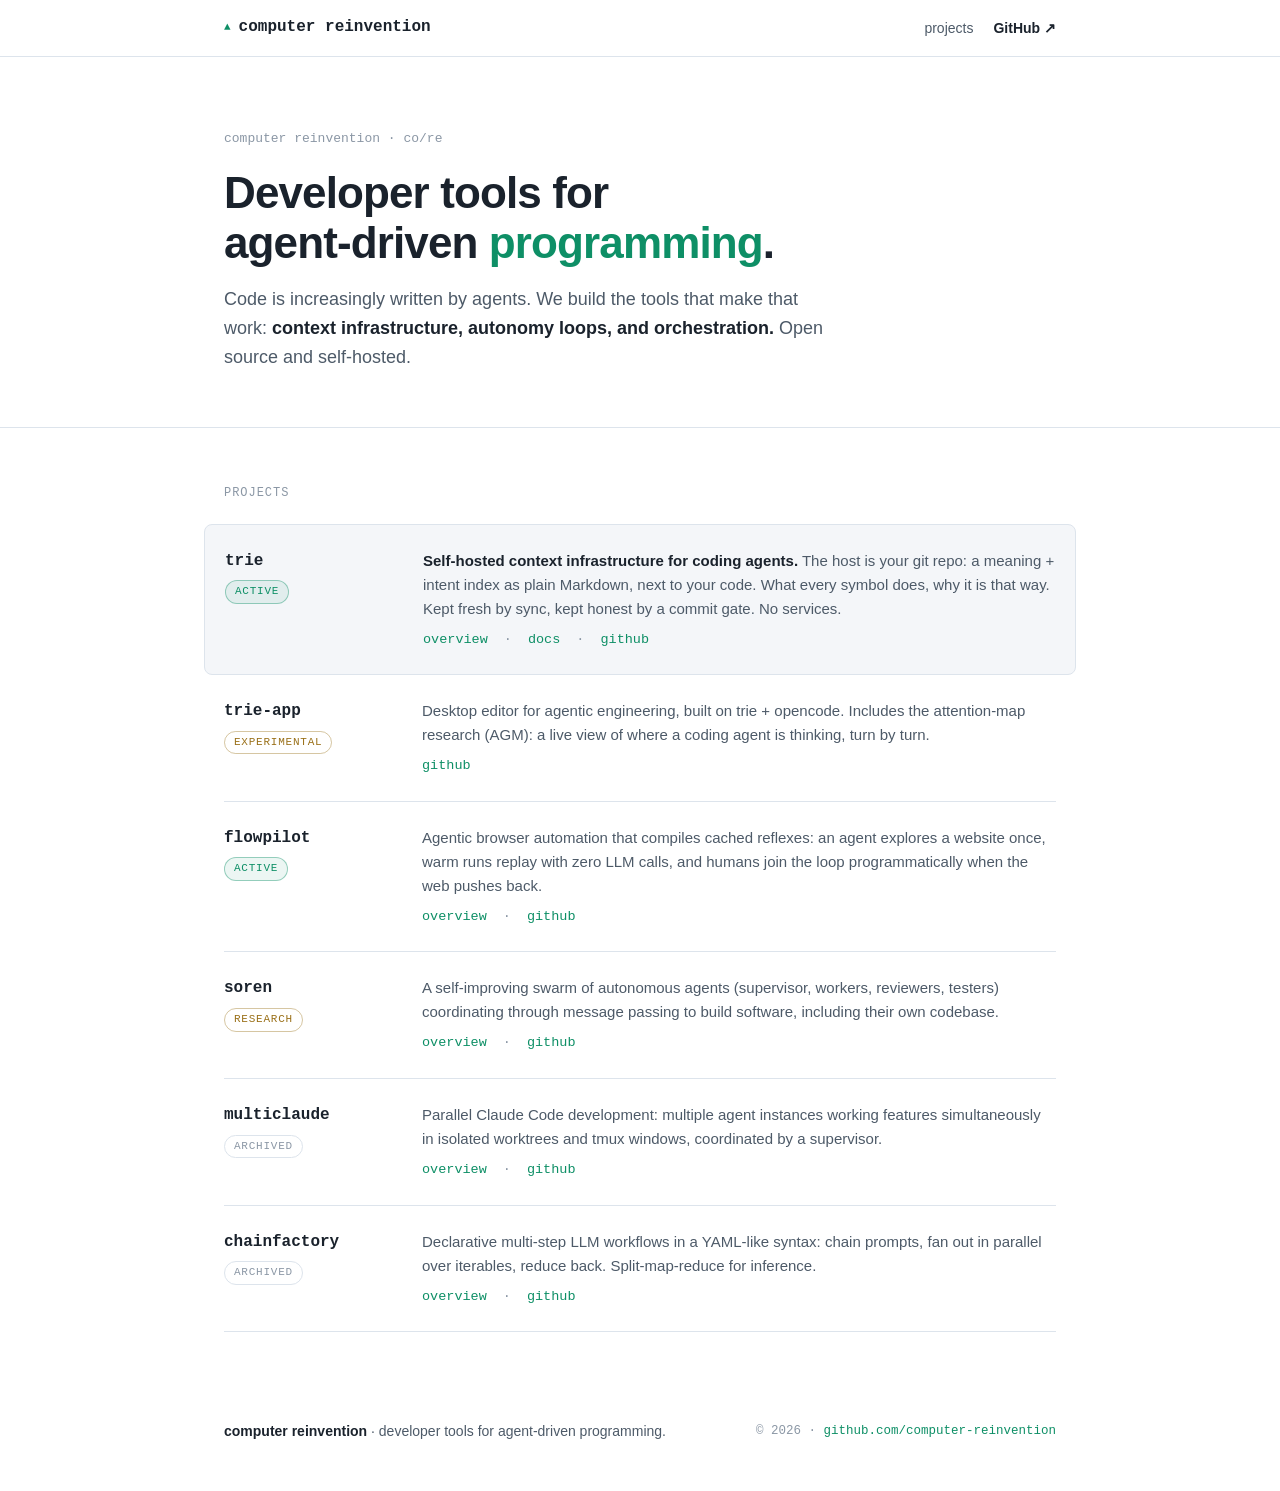
==== index.html @ f233ec4f "fix: hero sub speaks for the company, not one project" ====
<!doctype html>
<html lang="en">
<head>
  <meta charset="utf-8" />
  <meta name="viewport" content="width=device-width,initial-scale=1" />
  <title>computer reinvention · developer tools for agent-driven programming</title>
  <meta name="description"
        content="computer reinvention builds developer tools for agent-driven programming: context infrastructure, autonomy loops, and orchestration. Home of trie." />
  <style>
    :root {
      --bg: #ffffff;
      --bg-alt: #f4f6f9;
      --panel-edge: #dde4ec;
      --ink: #1a222c;
      --ink-dim: #4d5a68;
      --ink-faint: #8b97a5;
      --accent: #0e8f66;
      --accent-dim: rgba(14, 143, 102, 0.08);
      --amber: #9a7018;
      --mono: "SF Mono", ui-monospace, "JetBrains Mono", Menlo, Consolas, monospace;
      --sans: -apple-system, BlinkMacSystemFont, "Segoe UI", "Inter", Roboto, Helvetica, Arial, sans-serif;
    }

    * { box-sizing: border-box; margin: 0; padding: 0; }

    body {
      background: var(--bg);
      color: var(--ink);
      font-family: var(--sans);
      font-size: 16px;
      line-height: 1.6;
      -webkit-font-smoothing: antialiased;
    }

    a { color: var(--accent); text-decoration: none; }
    a:hover { text-decoration: underline; }

    code {
      font-family: var(--mono);
      font-size: 0.9em;
      background: var(--accent-dim);
      color: var(--accent);
      padding: 0.1em 0.35em;
      border-radius: 4px;
    }

    .container { max-width: 880px; margin: 0 auto; padding: 0 24px; }

    /* ── nav ── */
    .nav {
      border-bottom: 1px solid var(--panel-edge);
    }
    .nav__inner {
      max-width: 880px; margin: 0 auto; padding: 0 24px;
      height: 56px; display: flex; align-items: center; gap: 24px;
    }
    .nav__brand {
      font-family: var(--mono); font-weight: 700; font-size: 16px;
      color: var(--ink); display: flex; align-items: center; gap: 8px;
    }
    .nav__brand:hover { text-decoration: none; }
    .nav__logo { color: var(--accent); font-size: 11px; }
    .nav__links { margin-left: auto; display: flex; gap: 20px; font-size: 14px; }
    .nav__links a { color: var(--ink-dim); }
    .nav__links a:hover { color: var(--ink); text-decoration: none; }
    .nav__links .gh { color: var(--ink); font-weight: 600; }

    /* ── header ── */
    .hero { padding: 72px 0 56px; border-bottom: 1px solid var(--panel-edge); }
    .hero__kicker {
      font-family: var(--mono); font-size: 13px; color: var(--ink-faint);
      margin-bottom: 18px;
    }
    .hero h1 {
      font-size: clamp(30px, 5vw, 44px);
      letter-spacing: -0.02em; line-height: 1.15; font-weight: 750;
      margin-bottom: 16px;
    }
    .hero h1 em { font-style: normal; color: var(--accent); }
    .hero__sub { font-size: 18px; color: var(--ink-dim); max-width: 620px; }
    .hero__sub strong { color: var(--ink); }

    /* ── projects ── */
    .section { padding: 56px 0; }
    .section__label {
      font-family: var(--mono); font-size: 12px; text-transform: uppercase;
      letter-spacing: 0.08em; color: var(--ink-faint); margin-bottom: 20px;
    }

    .project {
      display: grid;
      grid-template-columns: 170px 1fr;
      gap: 8px 28px;
      padding: 24px 0;
      border-top: 1px solid var(--panel-edge);
    }
    .project:last-of-type { border-bottom: 1px solid var(--panel-edge); }

    .project__id { min-width: 0; }
    .project__name {
      font-family: var(--mono); font-weight: 700; font-size: 16px; color: var(--ink);
      display: block;
    }
    .project__status {
      display: inline-block; margin-top: 6px;
      font-family: var(--mono); font-size: 11px; text-transform: uppercase;
      letter-spacing: 0.07em; padding: 2px 9px; border-radius: 100px;
      border: 1px solid var(--panel-edge); color: var(--ink-faint);
    }
    .project__status--active {
      color: var(--accent);
      border-color: color-mix(in srgb, var(--accent) 40%, transparent);
      background: var(--accent-dim);
    }
    .project__status--exp { color: var(--amber); border-color: color-mix(in srgb, var(--amber) 40%, transparent); }

    .project__body p { color: var(--ink-dim); font-size: 15px; margin-bottom: 8px; }
    .project__body p strong { color: var(--ink); }
    .project__links { font-size: 13.5px; font-family: var(--mono); display: flex; gap: 16px; flex-wrap: wrap; }
    .project__links span { color: var(--ink-faint); user-select: none; }

    .project--flagship { background: var(--bg-alt); margin: 0 -20px; padding: 24px 20px; border-radius: 8px; border: 1px solid var(--panel-edge); }
    .project--flagship + .project { border-top: none; }

    @media (max-width: 680px) {
      .project { grid-template-columns: 1fr; gap: 10px; }
      .project--flagship { margin: 0; }
    }

    /* ── footer ── */
    .footer {
      padding: 32px 0 48px; font-size: 14px; color: var(--ink-dim);
    }
    .footer__inner {
      display: flex; justify-content: space-between; gap: 16px;
      flex-wrap: wrap; align-items: center;
    }
    .footer strong { color: var(--ink); }
    .footer__license { color: var(--ink-faint); font-family: var(--mono); font-size: 12.5px; }
  </style>
</head>
<body>

  <header class="nav">
    <div class="nav__inner">
      <a class="nav__brand" href="./">
        <span class="nav__logo" aria-hidden="true">▲</span>
        computer reinvention
      </a>
      <nav class="nav__links">
        <a href="#projects">projects</a>
        <a class="gh" href="https://github.com/computer-reinvention">GitHub ↗</a>
      </nav>
    </div>
  </header>

  <section class="hero">
    <div class="container">
      <p class="hero__kicker">computer reinvention · co/re</p>
      <h1>Developer tools for<br />agent-driven <em>programming</em>.</h1>
      <p class="hero__sub">
        Code is increasingly written by agents. We build the tools that make
        that work: <strong>context infrastructure, autonomy loops, and
        orchestration.</strong> Open source and self-hosted.
      </p>
    </div>
  </section>

  <section class="section" id="projects">
    <div class="container">
      <p class="section__label">projects</p>

      <!-- trie (flagship) -->
      <article class="project project--flagship">
        <div class="project__id">
          <span class="project__name">trie</span>
          <span class="project__status project__status--active">active</span>
        </div>
        <div class="project__body">
          <p>
            <strong>Self-hosted context infrastructure for coding agents.</strong>
            The host is your git repo: a meaning + intent index as plain
            Markdown, next to your code. What every symbol does, why it is that
            way. Kept fresh by sync, kept honest by a commit gate. No services.
          </p>
          <div class="project__links">
            <a href="trie/">overview</a>
            <span>·</span>
            <a href="trie/docs.html">docs</a>
            <span>·</span>
            <a href="https://github.com/computer-reinvention/trie">github</a>
          </div>
        </div>
      </article>

      <!-- trie-app -->
      <article class="project">
        <div class="project__id">
          <span class="project__name">trie-app</span>
          <span class="project__status project__status--exp">experimental</span>
        </div>
        <div class="project__body">
          <p>
            Desktop editor for agentic engineering, built on trie + opencode.
            Includes the attention-map research (AGM): a live view of where a
            coding agent is thinking, turn by turn.
          </p>
          <div class="project__links">
            <a href="https://github.com/computer-reinvention/trie-app">github</a>
          </div>
        </div>
      </article>

      <!-- flowpilot -->
      <article class="project">
        <div class="project__id">
          <span class="project__name">flowpilot</span>
          <span class="project__status project__status--active">active</span>
        </div>
        <div class="project__body">
          <p>
            Agentic browser automation that compiles cached reflexes: an agent
            explores a website once, warm runs replay with zero LLM calls, and
            humans join the loop programmatically when the web pushes back.
          </p>
          <div class="project__links">
            <a href="flowpilot/">overview</a>
            <span>·</span>
            <a href="https://github.com/computer-reinvention/flowpilot">github</a>
          </div>
        </div>
      </article>

      <!-- soren -->
      <article class="project">
        <div class="project__id">
          <span class="project__name">soren</span>
          <span class="project__status project__status--exp">research</span>
        </div>
        <div class="project__body">
          <p>
            A self-improving swarm of autonomous agents (supervisor, workers,
            reviewers, testers) coordinating through message passing to build
            software, including their own codebase.
          </p>
          <div class="project__links">
            <a href="soren/">overview</a>
            <span>·</span>
            <a href="https://github.com/computer-reinvention/soren">github</a>
          </div>
        </div>
      </article>

      <!-- multiclaude -->
      <article class="project">
        <div class="project__id">
          <span class="project__name">multiclaude</span>
          <span class="project__status">archived</span>
        </div>
        <div class="project__body">
          <p>
            Parallel Claude Code development: multiple agent instances working
            features simultaneously in isolated worktrees and tmux windows,
            coordinated by a supervisor.
          </p>
          <div class="project__links">
            <a href="multiclaude/">overview</a>
            <span>·</span>
            <a href="https://github.com/computer-reinvention/multiclaude">github</a>
          </div>
        </div>
      </article>

      <!-- chainfactory -->
      <article class="project">
        <div class="project__id">
          <span class="project__name">chainfactory</span>
          <span class="project__status">archived</span>
        </div>
        <div class="project__body">
          <p>
            Declarative multi-step LLM workflows in a YAML-like syntax: chain
            prompts, fan out in parallel over iterables, reduce back.
            Split-map-reduce for inference.
          </p>
          <div class="project__links">
            <a href="chainfactory/">overview</a>
            <span>·</span>
            <a href="https://github.com/computer-reinvention/ChainFactory">github</a>
          </div>
        </div>
      </article>
    </div>
  </section>

  <footer class="footer">
    <div class="container footer__inner">
      <div>
        <strong>computer reinvention</strong> · developer tools for
        agent-driven programming.
      </div>
      <div class="footer__license">
        © 2026 · <a href="https://github.com/computer-reinvention">github.com/computer-reinvention</a>
      </div>
    </div>
  </footer>

</body>
</html>
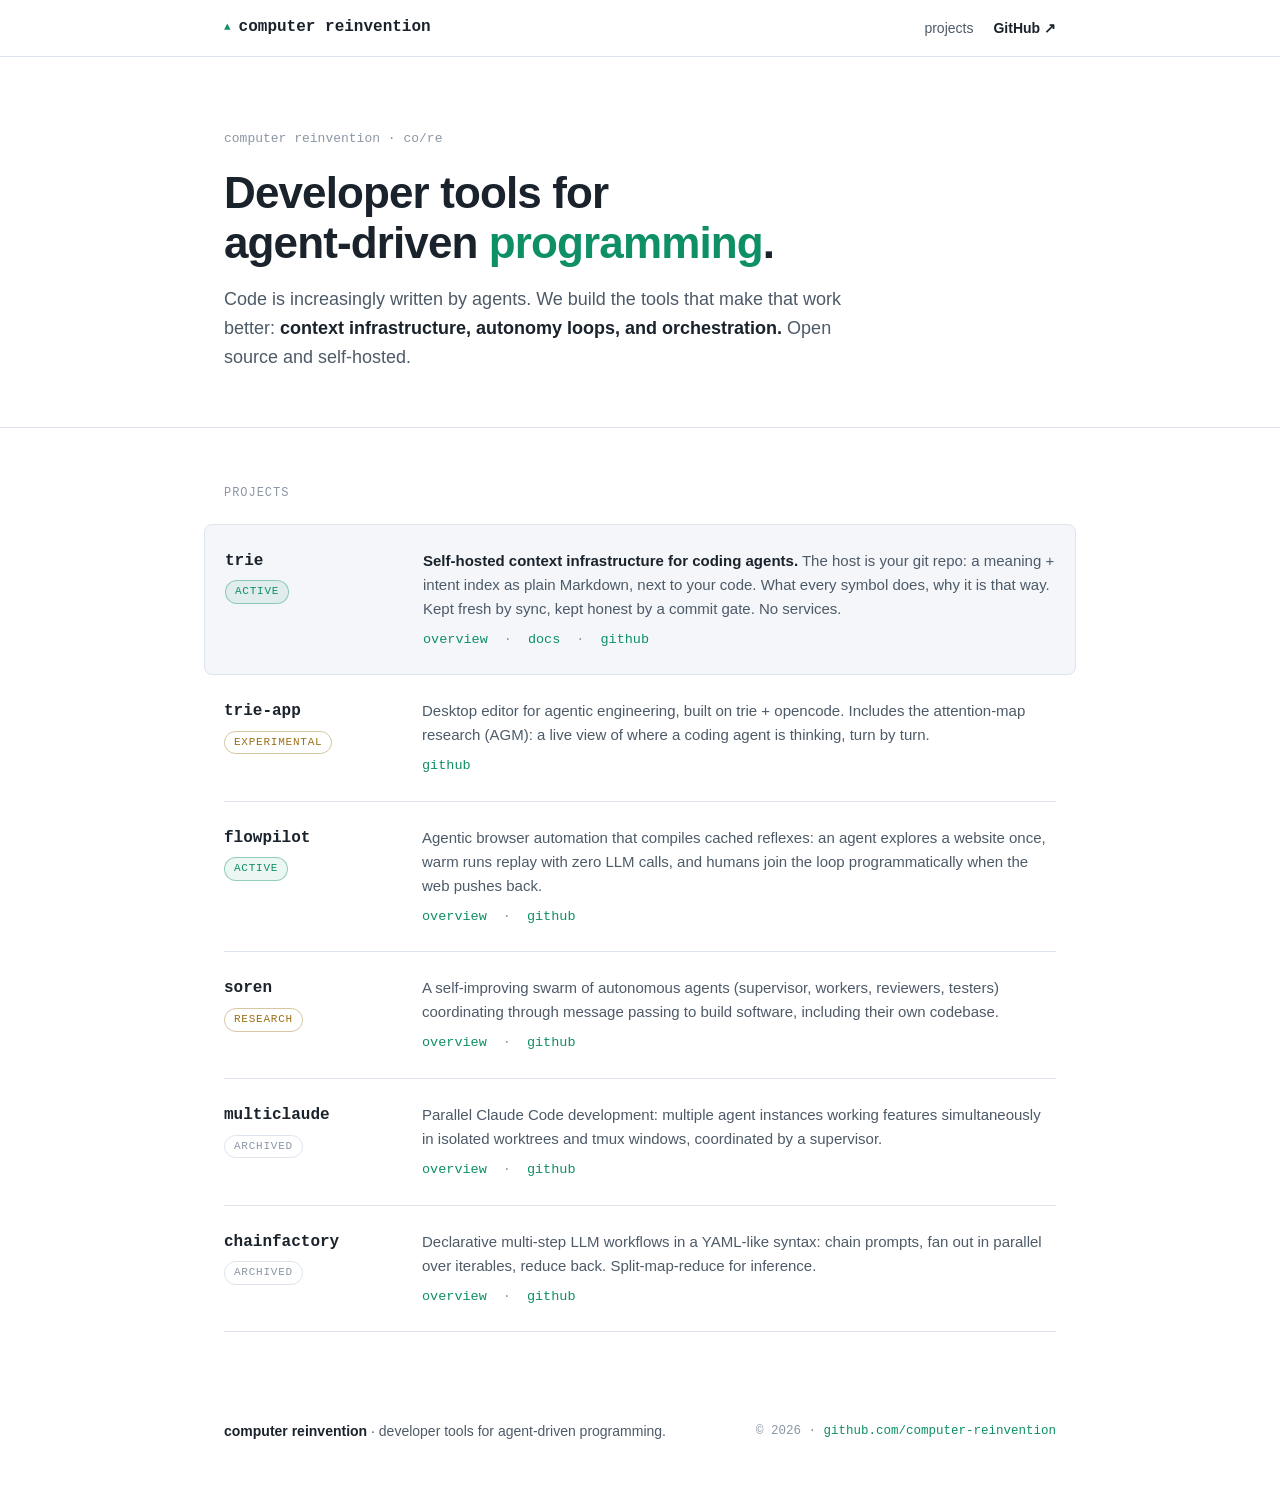
==== commit 619eb177: "fix: hero — make that work *better*" ====
--- a/index.html
+++ b/index.html
@@ -160,7 +160,7 @@
       <h1>Developer tools for<br />agent-driven <em>programming</em>.</h1>
       <p class="hero__sub">
         Code is increasingly written by agents. We build the tools that make
-        that work: <strong>context infrastructure, autonomy loops, and
+        that work better: <strong>context infrastructure, autonomy loops, and
         orchestration.</strong> Open source and self-hosted.
       </p>
     </div>
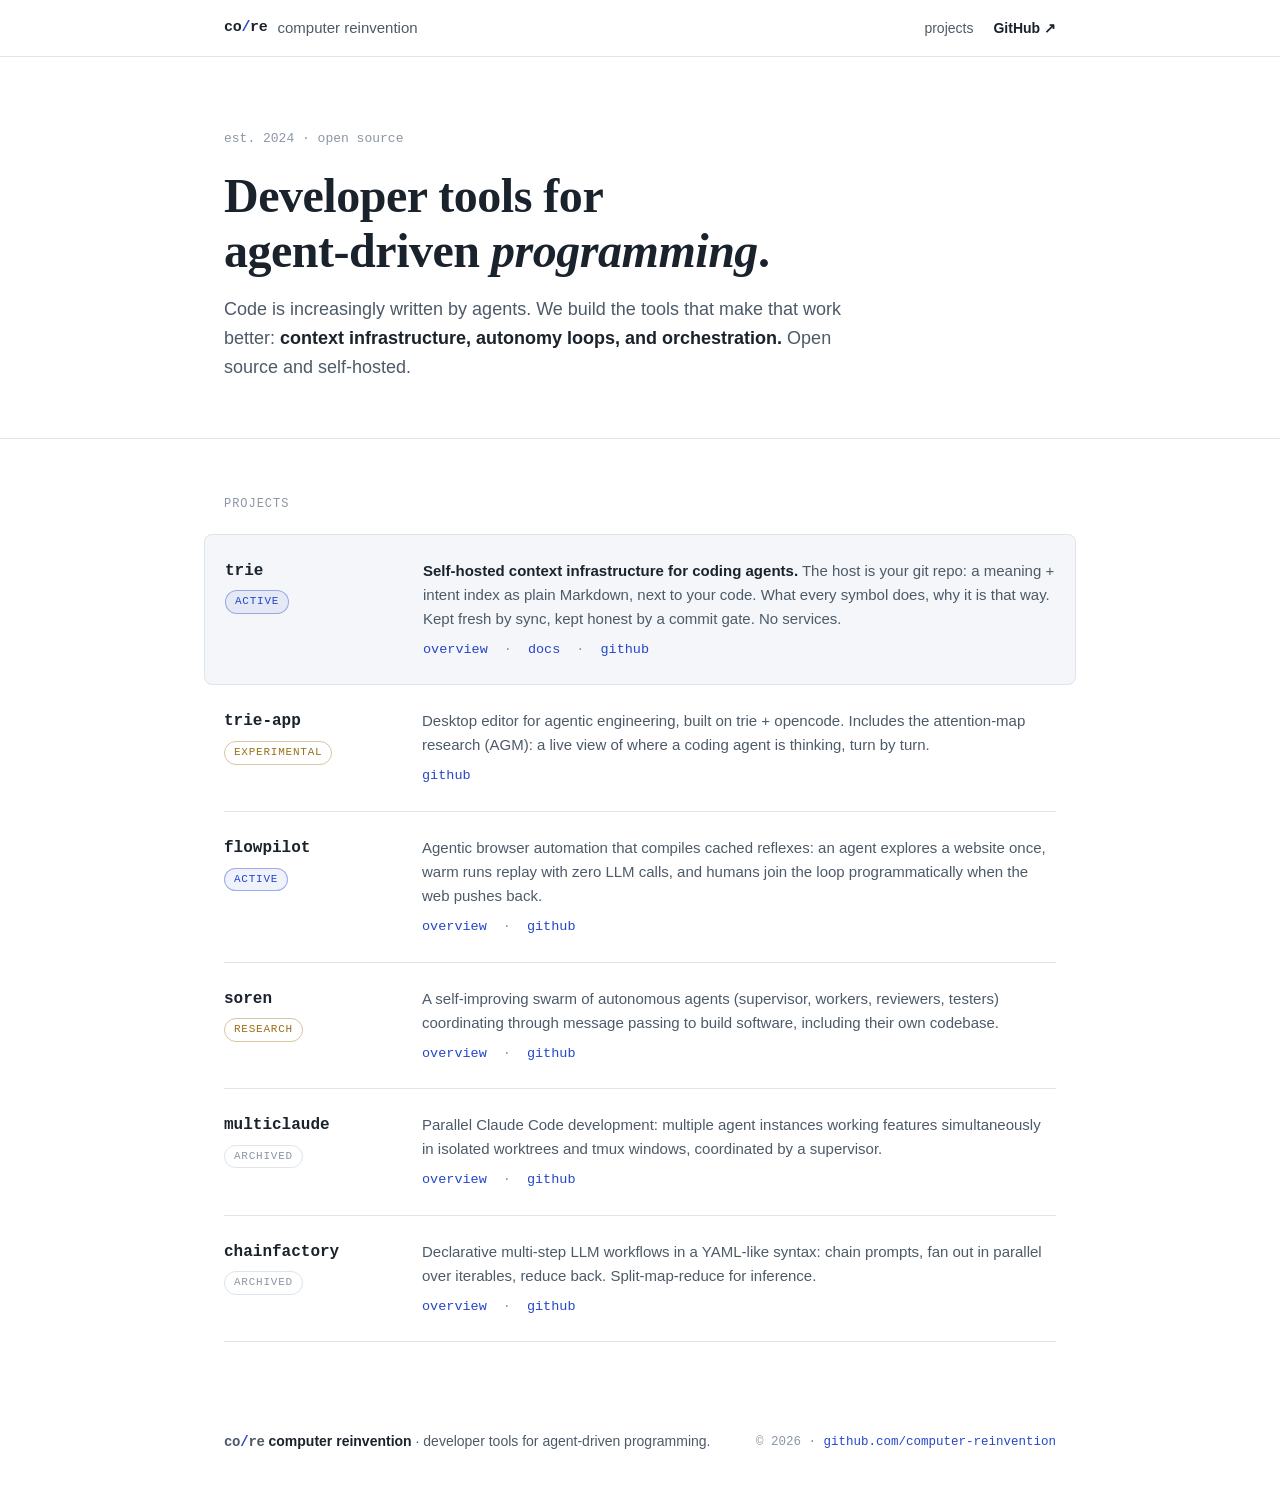
==== commit aaa05482: "feat: distinct co/re identity — serif display, ink-blue, slash wordmark The hub shared trie's design" ====
--- a/index.html
+++ b/index.html
@@ -14,11 +14,12 @@
       --ink: #1a222c;
       --ink-dim: #4d5a68;
       --ink-faint: #8b97a5;
-      --accent: #0e8f66;
-      --accent-dim: rgba(14, 143, 102, 0.08);
+      --accent: #2547c9;
+      --accent-dim: rgba(37, 71, 201, 0.07);
       --amber: #9a7018;
       --mono: "SF Mono", ui-monospace, "JetBrains Mono", Menlo, Consolas, monospace;
       --sans: -apple-system, BlinkMacSystemFont, "Segoe UI", "Inter", Roboto, Helvetica, Arial, sans-serif;
+      --serif: "Iowan Old Style", "Palatino", Georgia, "Times New Roman", serif;
     }
 
     * { box-sizing: border-box; margin: 0; padding: 0; }
@@ -55,11 +56,15 @@
       height: 56px; display: flex; align-items: center; gap: 24px;
     }
     .nav__brand {
-      font-family: var(--mono); font-weight: 700; font-size: 16px;
-      color: var(--ink); display: flex; align-items: center; gap: 8px;
-    }
+      font-size: 15px; color: var(--ink);
+      display: flex; align-items: center; gap: 10px;
+    }
+    .nav__brand > span:last-child { color: var(--ink-dim); }
     .nav__brand:hover { text-decoration: none; }
-    .nav__logo { color: var(--accent); font-size: 11px; }
+    .core-mark {
+      font-family: var(--mono); font-weight: 700; letter-spacing: -0.02em;
+    }
+    .core-mark b { color: var(--accent); font-weight: 700; }
     .nav__links { margin-left: auto; display: flex; gap: 20px; font-size: 14px; }
     .nav__links a { color: var(--ink-dim); }
     .nav__links a:hover { color: var(--ink); text-decoration: none; }
@@ -72,11 +77,12 @@
       margin-bottom: 18px;
     }
     .hero h1 {
-      font-size: clamp(30px, 5vw, 44px);
-      letter-spacing: -0.02em; line-height: 1.15; font-weight: 750;
+      font-family: var(--serif);
+      font-size: clamp(32px, 5.2vw, 48px);
+      letter-spacing: -0.01em; line-height: 1.16; font-weight: 600;
       margin-bottom: 16px;
     }
-    .hero h1 em { font-style: normal; color: var(--accent); }
+    .hero h1 em { font-style: italic; color: inherit; }
     .hero__sub { font-size: 18px; color: var(--ink-dim); max-width: 620px; }
     .hero__sub strong { color: var(--ink); }
 
@@ -144,8 +150,8 @@
   <header class="nav">
     <div class="nav__inner">
       <a class="nav__brand" href="./">
-        <span class="nav__logo" aria-hidden="true">▲</span>
-        computer reinvention
+        <span class="core-mark">co<b>/</b>re</span>
+        <span>computer reinvention</span>
       </a>
       <nav class="nav__links">
         <a href="#projects">projects</a>
@@ -156,7 +162,7 @@
 
   <section class="hero">
     <div class="container">
-      <p class="hero__kicker">computer reinvention · co/re</p>
+      <p class="hero__kicker">est. 2024 · open source</p>
       <h1>Developer tools for<br />agent-driven <em>programming</em>.</h1>
       <p class="hero__sub">
         Code is increasingly written by agents. We build the tools that make
@@ -296,6 +302,7 @@
   <footer class="footer">
     <div class="container footer__inner">
       <div>
+        <span class="core-mark">co<b>/</b>re</span>
         <strong>computer reinvention</strong> · developer tools for
         agent-driven programming.
       </div>
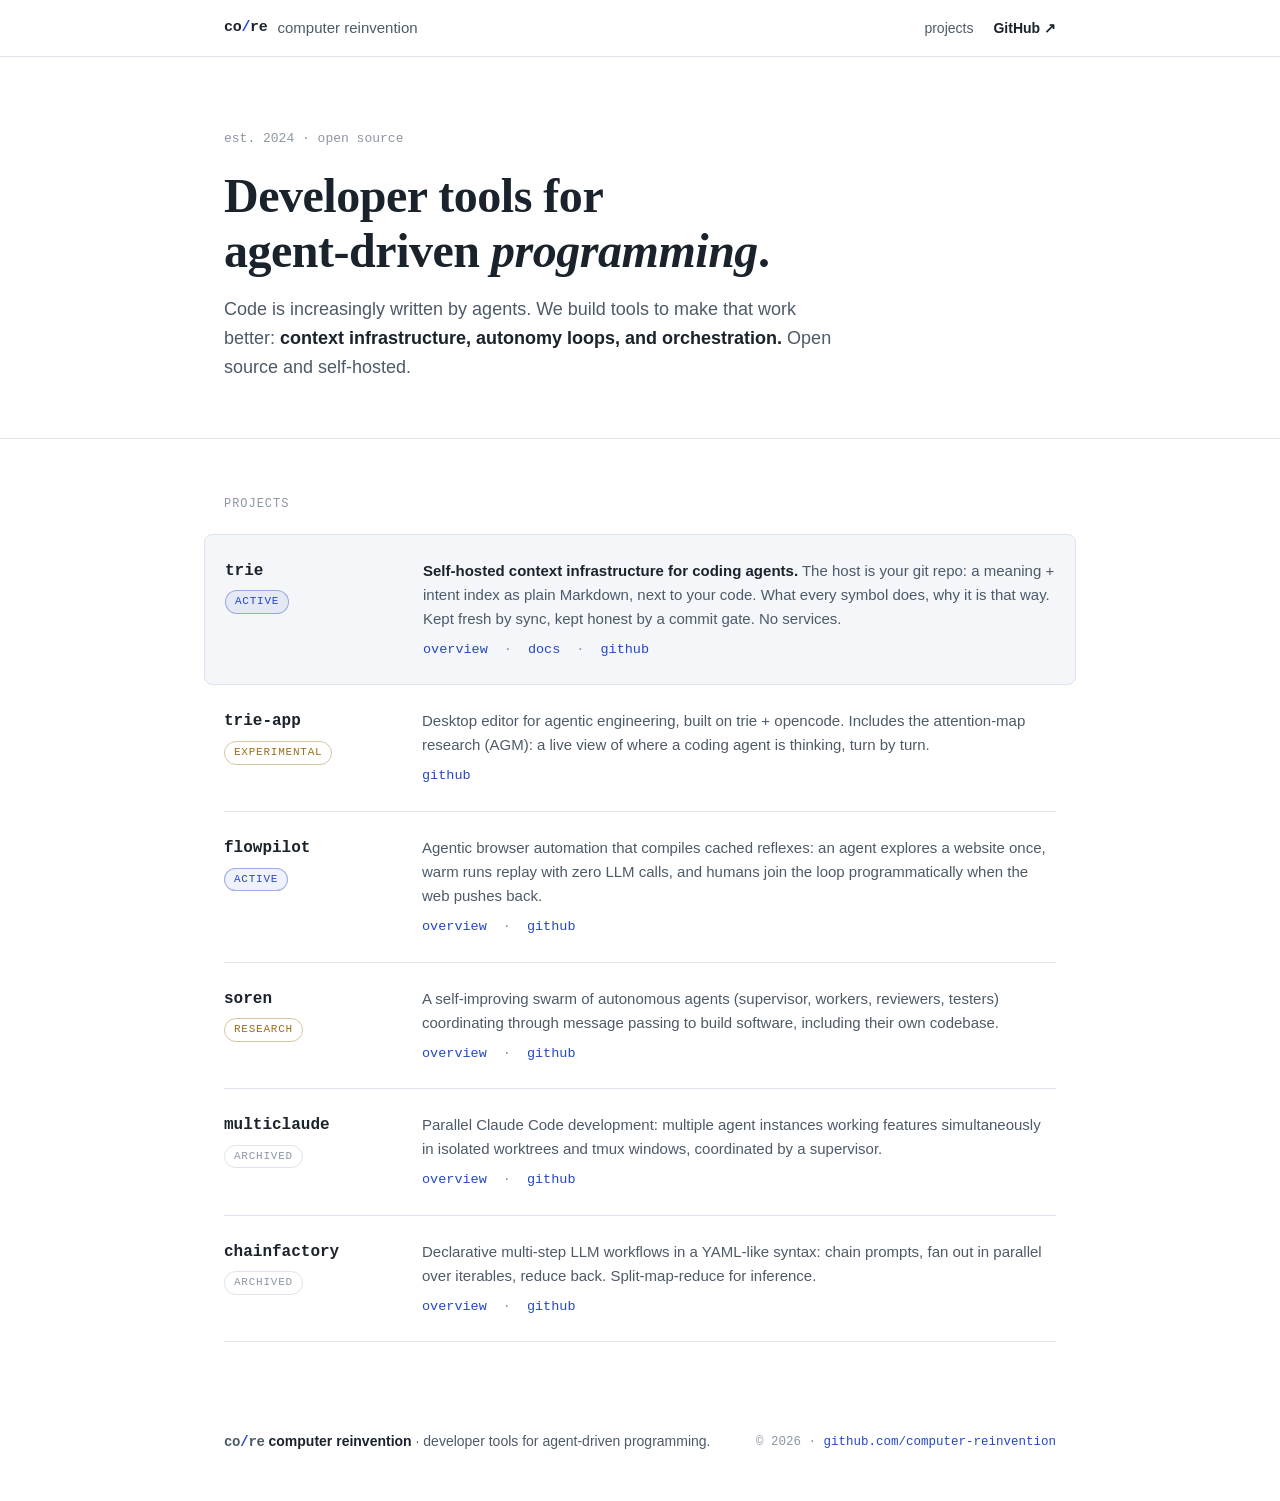
==== commit 29f10466: "fix: hero — 'tools to make that work better'" ====
--- a/index.html
+++ b/index.html
@@ -165,7 +165,7 @@
       <p class="hero__kicker">est. 2024 · open source</p>
       <h1>Developer tools for<br />agent-driven <em>programming</em>.</h1>
       <p class="hero__sub">
-        Code is increasingly written by agents. We build the tools that make
+        Code is increasingly written by agents. We build tools to make
         that work better: <strong>context infrastructure, autonomy loops, and
         orchestration.</strong> Open source and self-hosted.
       </p>
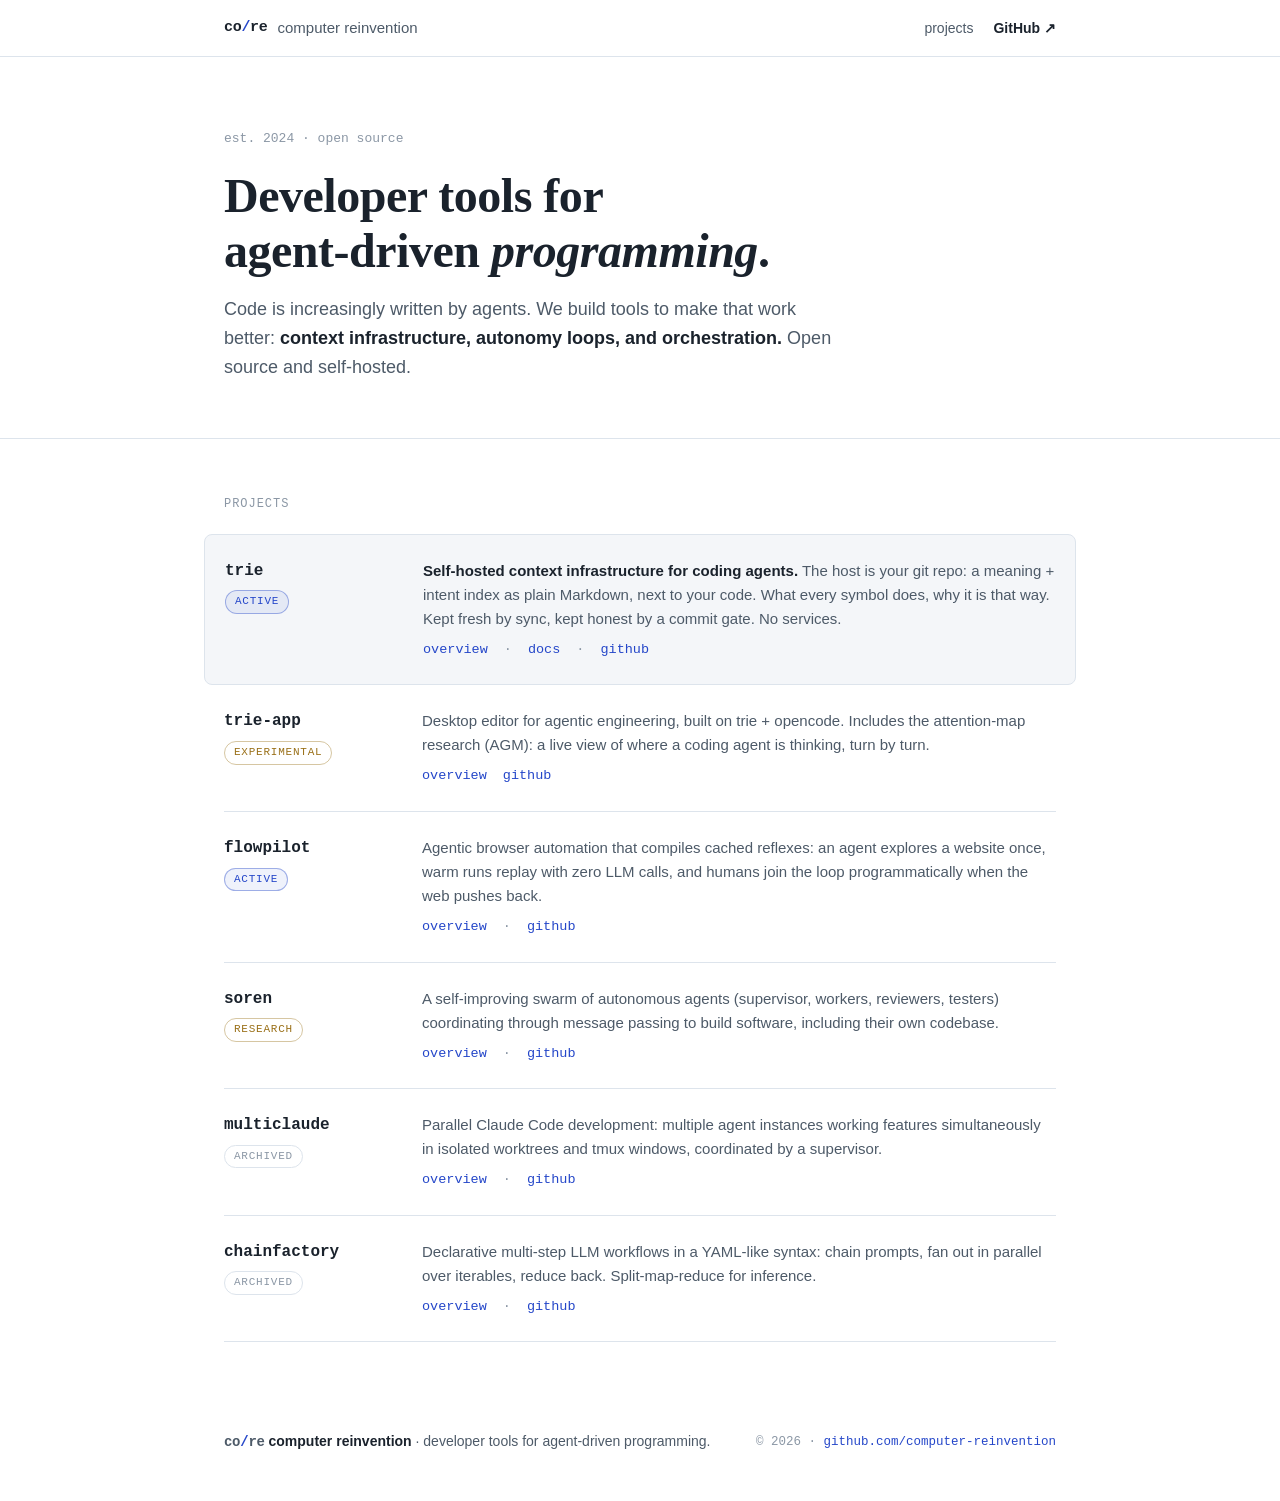
==== commit 708a5220: "fix: restore AGM overview link on trie-app card" ====
--- a/index.html
+++ b/index.html
@@ -144,6 +144,7 @@
     .footer strong { color: var(--ink); }
     .footer__license { color: var(--ink-faint); font-family: var(--mono); font-size: 12.5px; }
   </style>
+  <script defer src="/assets/analytics.js"></script>
 </head>
 <body>
 
@@ -212,6 +213,7 @@
             coding agent is thinking, turn by turn.
           </p>
           <div class="project__links">
+            <a href="agm/">overview</a>
             <a href="https://github.com/computer-reinvention/trie-app">github</a>
           </div>
         </div>
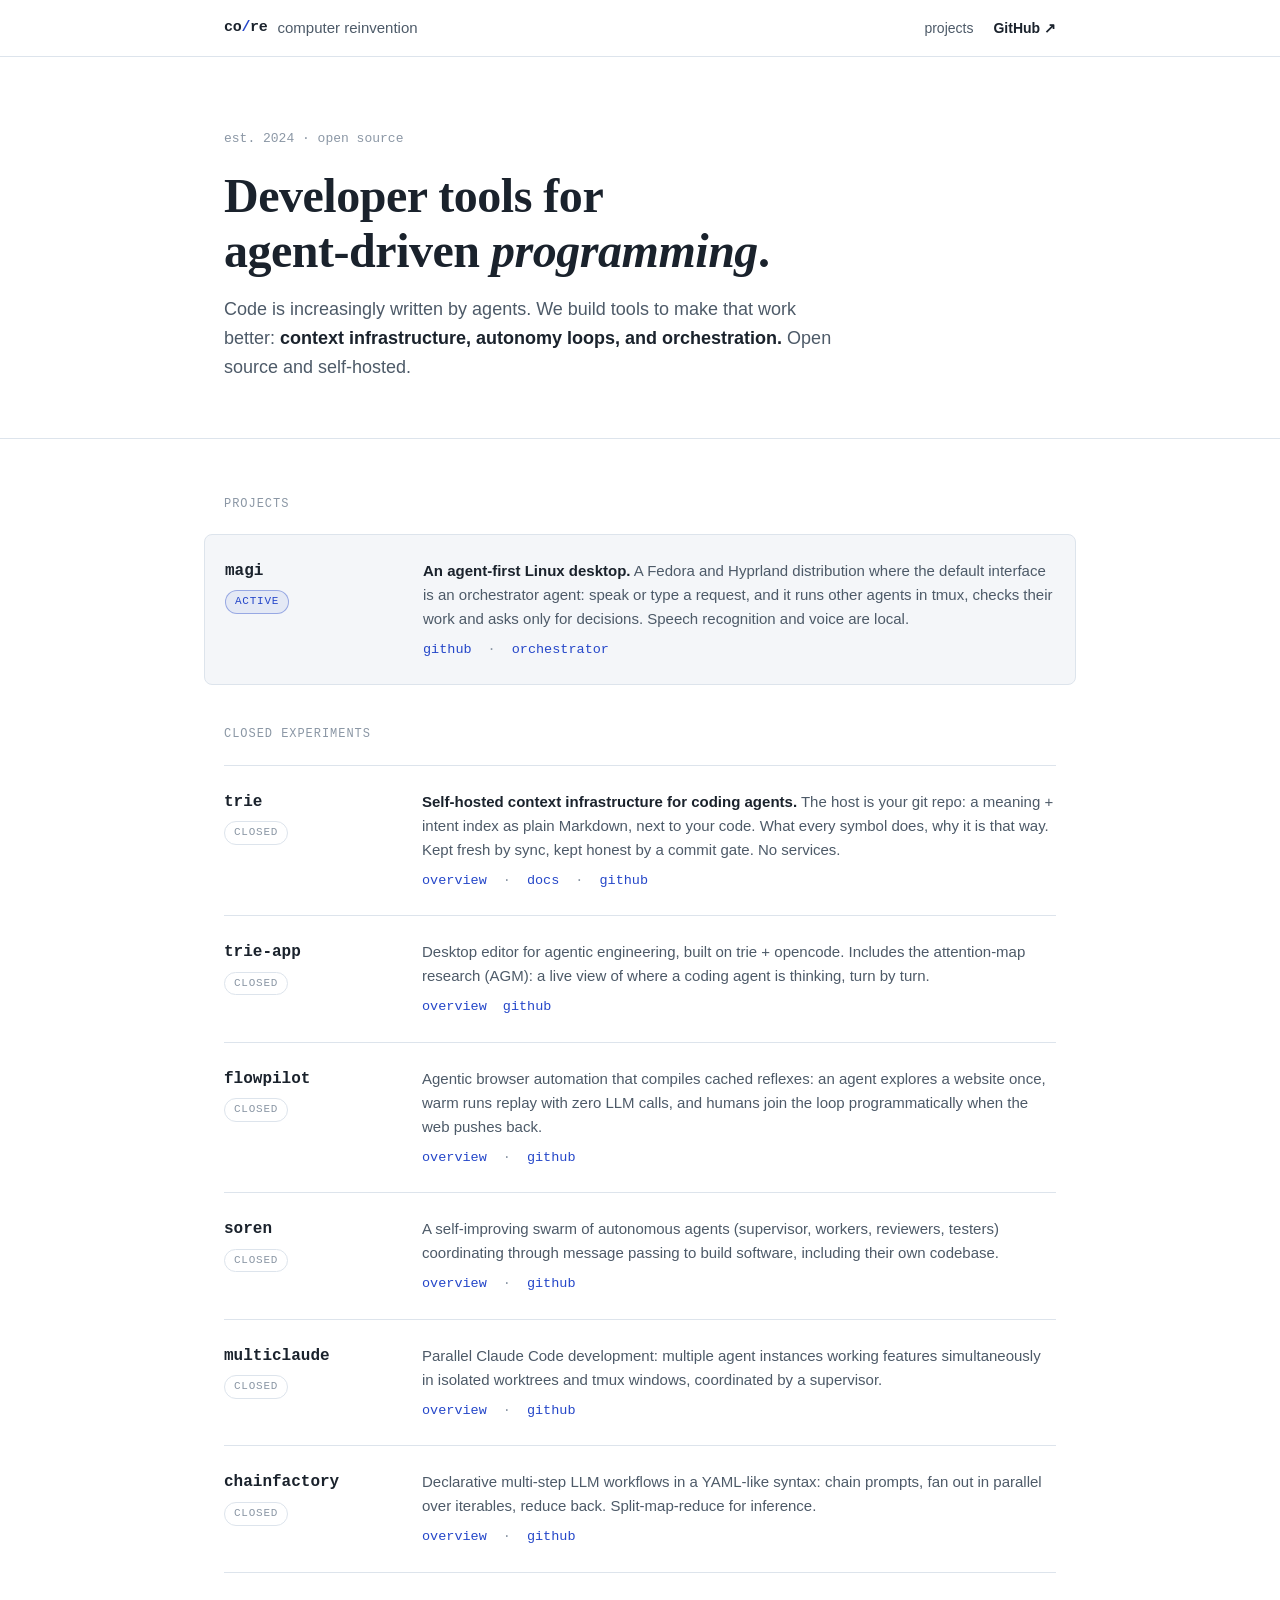
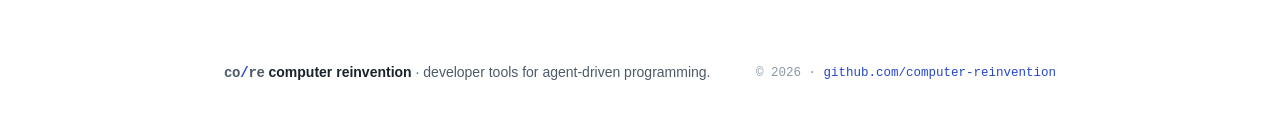
==== commit 28594415: "Add MAGI; mark other projects as closed experiments" ====
--- a/index.html
+++ b/index.html
@@ -5,7 +5,7 @@
   <meta name="viewport" content="width=device-width,initial-scale=1" />
   <title>computer reinvention · developer tools for agent-driven programming</title>
   <meta name="description"
-        content="computer reinvention builds developer tools for agent-driven programming: context infrastructure, autonomy loops, and orchestration. Home of trie." />
+        content="computer reinvention builds developer tools for agent-driven programming: context infrastructure, autonomy loops, and orchestration. Home of MAGI." />
   <style>
     :root {
       --bg: #ffffff;
@@ -127,6 +127,7 @@
 
     .project--flagship { background: var(--bg-alt); margin: 0 -20px; padding: 24px 20px; border-radius: 8px; border: 1px solid var(--panel-edge); }
     .project--flagship + .project { border-top: none; }
+    .section__label--sub { margin-top: 40px; }
 
     @media (max-width: 680px) {
       .project { grid-template-columns: 1fr; gap: 10px; }
@@ -177,11 +178,35 @@
     <div class="container">
       <p class="section__label">projects</p>
 
-      <!-- trie (flagship) -->
+      <!-- magi (flagship) -->
       <article class="project project--flagship">
         <div class="project__id">
+          <span class="project__name">magi</span>
+          <span class="project__status project__status--active">active</span>
+        </div>
+        <div class="project__body">
+          <p>
+            <strong>An agent-first Linux desktop.</strong>
+            A Fedora and Hyprland distribution where the default interface is
+            an orchestrator agent: speak or type a request, and it runs other
+            agents in tmux, checks their work and asks only for decisions.
+            Speech recognition and voice are local.
+          </p>
+          <div class="project__links">
+            <a href="https://github.com/pankajgarkoti/magi">github</a>
+            <span>·</span>
+            <a href="https://github.com/pankajgarkoti/bridge">orchestrator</a>
+          </div>
+        </div>
+      </article>
+
+      <p class="section__label section__label--sub">closed experiments</p>
+
+      <!-- trie -->
+      <article class="project">
+        <div class="project__id">
           <span class="project__name">trie</span>
-          <span class="project__status project__status--active">active</span>
+          <span class="project__status">closed</span>
         </div>
         <div class="project__body">
           <p>
@@ -204,7 +229,7 @@
       <article class="project">
         <div class="project__id">
           <span class="project__name">trie-app</span>
-          <span class="project__status project__status--exp">experimental</span>
+          <span class="project__status">closed</span>
         </div>
         <div class="project__body">
           <p>
@@ -223,7 +248,7 @@
       <article class="project">
         <div class="project__id">
           <span class="project__name">flowpilot</span>
-          <span class="project__status project__status--active">active</span>
+          <span class="project__status">closed</span>
         </div>
         <div class="project__body">
           <p>
@@ -243,7 +268,7 @@
       <article class="project">
         <div class="project__id">
           <span class="project__name">soren</span>
-          <span class="project__status project__status--exp">research</span>
+          <span class="project__status">closed</span>
         </div>
         <div class="project__body">
           <p>
@@ -263,7 +288,7 @@
       <article class="project">
         <div class="project__id">
           <span class="project__name">multiclaude</span>
-          <span class="project__status">archived</span>
+          <span class="project__status">closed</span>
         </div>
         <div class="project__body">
           <p>
@@ -283,7 +308,7 @@
       <article class="project">
         <div class="project__id">
           <span class="project__name">chainfactory</span>
-          <span class="project__status">archived</span>
+          <span class="project__status">closed</span>
         </div>
         <div class="project__body">
           <p>
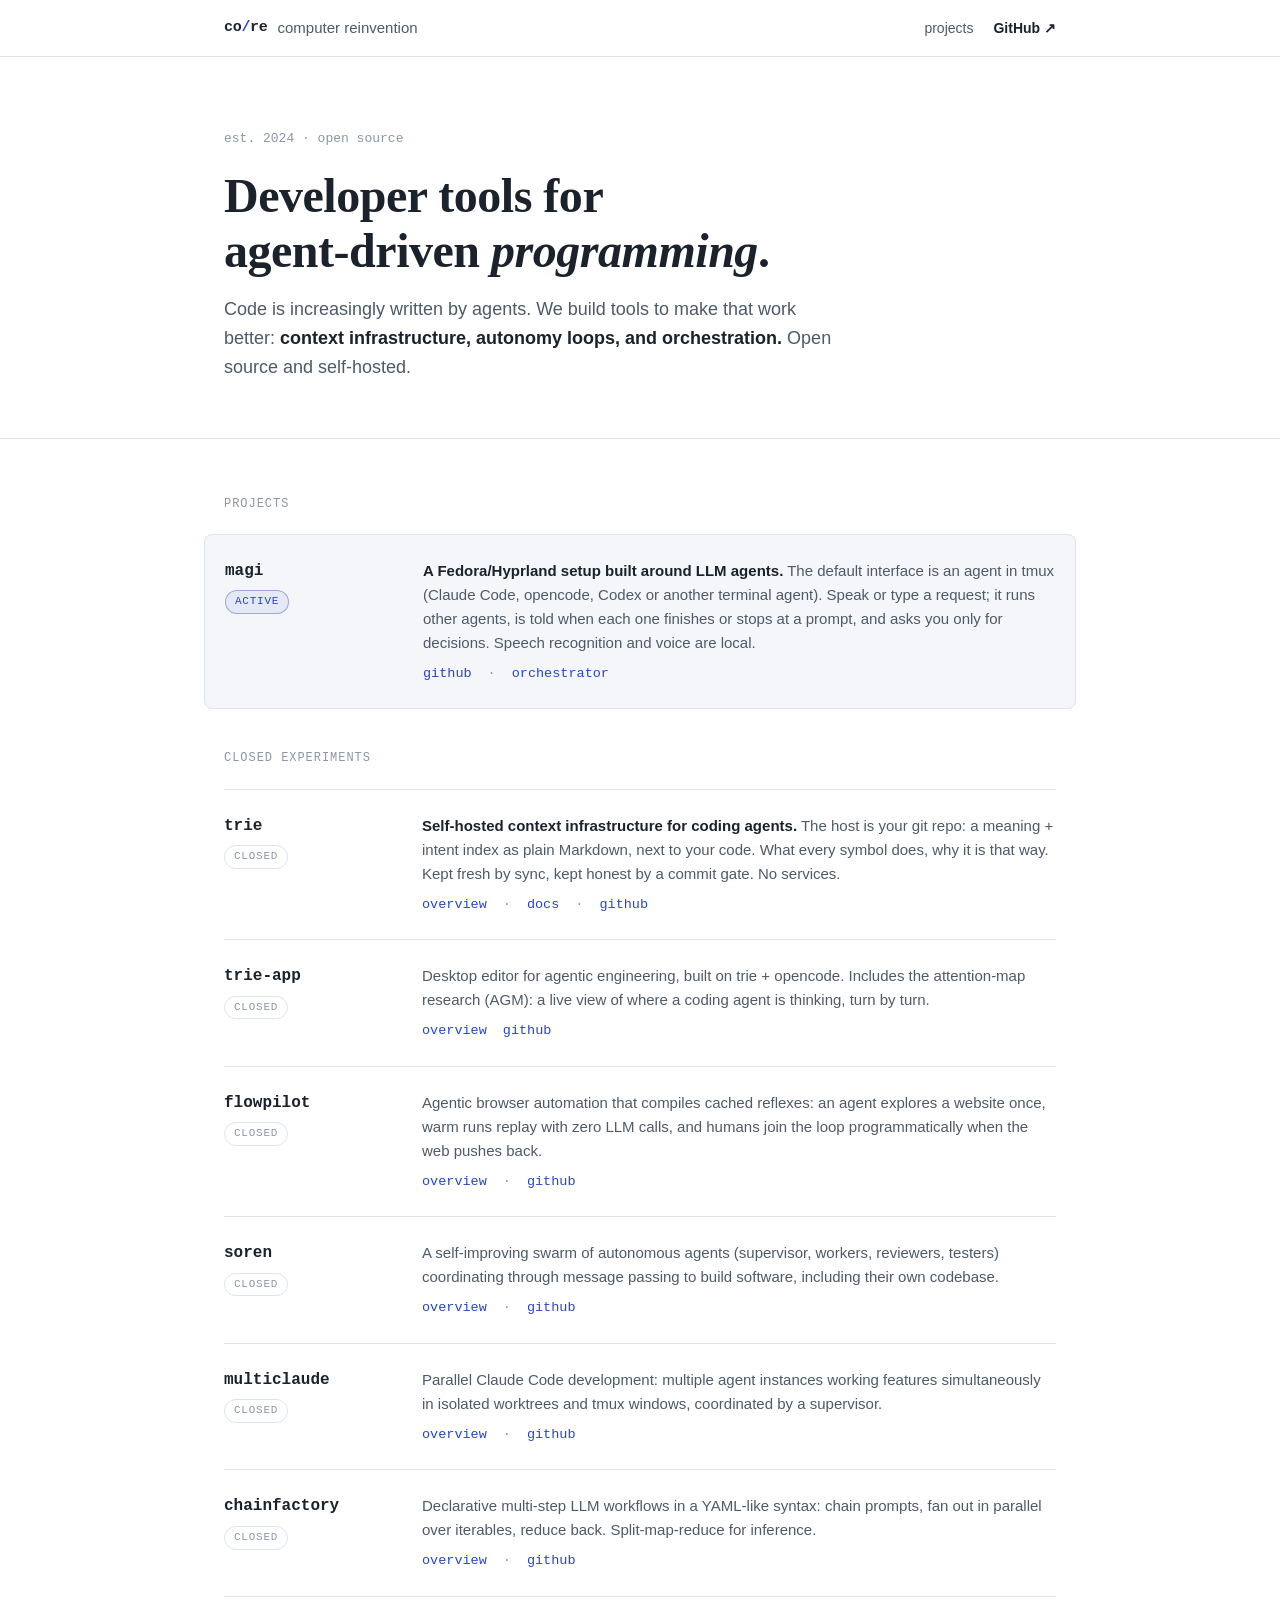
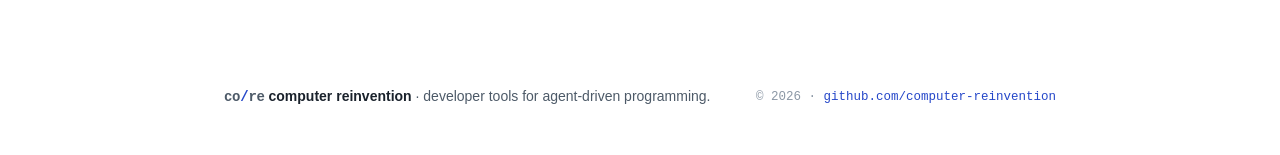
==== commit 63f820a4: "MAGI card: a Fedora/Hyprland setup built around LLM agents" ====
--- a/index.html
+++ b/index.html
@@ -186,11 +186,11 @@
         </div>
         <div class="project__body">
           <p>
-            <strong>An agent-first Linux desktop.</strong>
-            A Fedora and Hyprland distribution where the default interface is
-            an orchestrator agent: speak or type a request, and it runs other
-            agents in tmux, checks their work and asks only for decisions.
-            Speech recognition and voice are local.
+            <strong>A Fedora/Hyprland setup built around LLM agents.</strong>
+            The default interface is an agent in tmux (Claude Code, opencode,
+            Codex or another terminal agent). Speak or type a request; it runs
+            other agents, is told when each one finishes or stops at a prompt,
+            and asks you only for decisions. Speech recognition and voice are local.
           </p>
           <div class="project__links">
             <a href="https://github.com/pankajgarkoti/magi">github</a>
